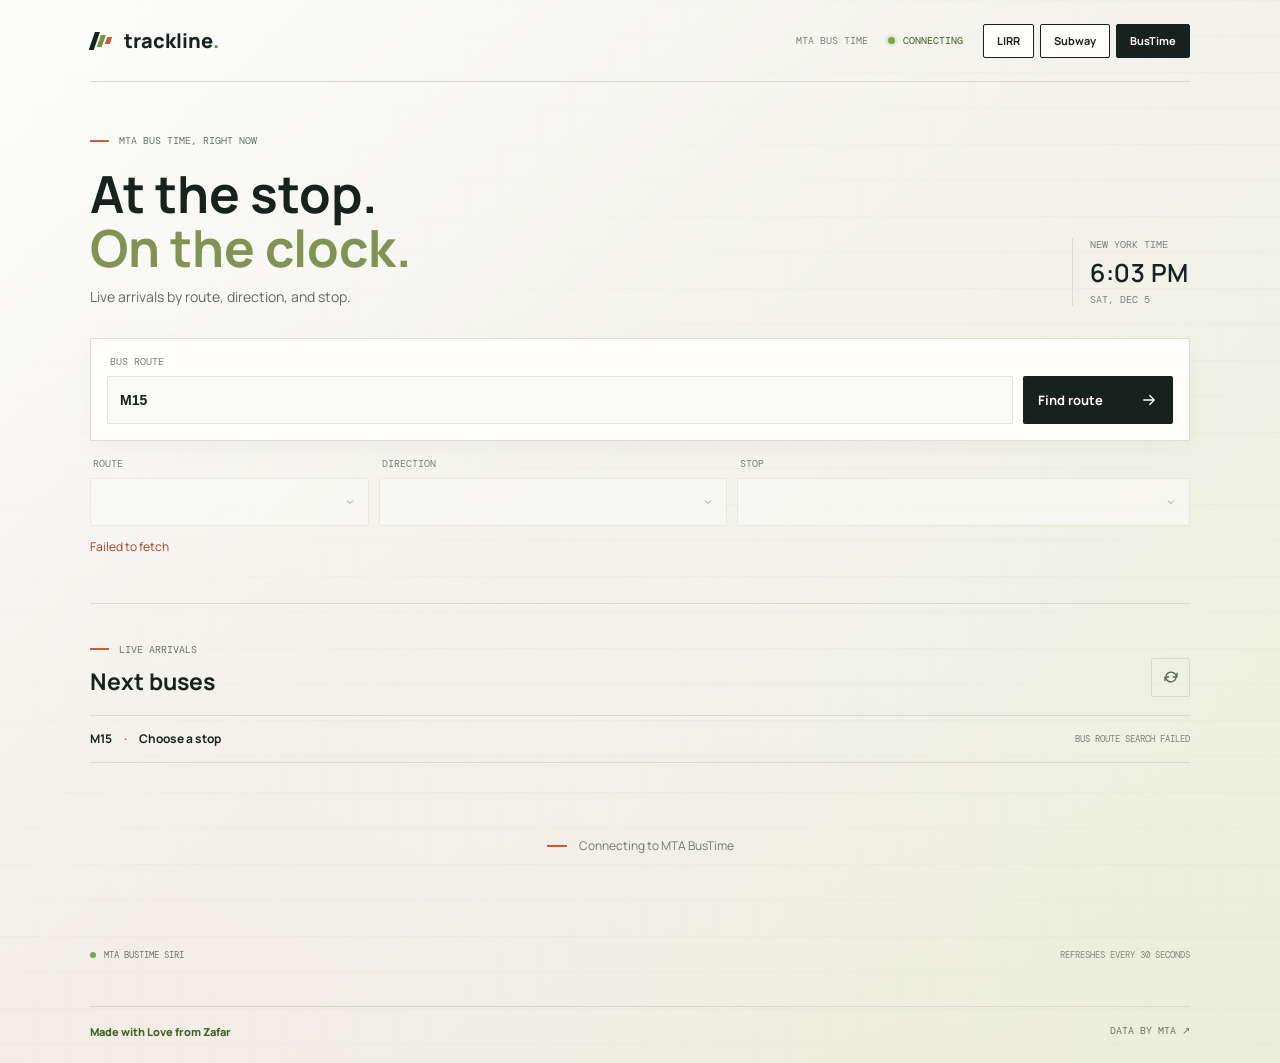
==== bustime.html @ a85f13e8 "first commit" ====
<!doctype html>
<html lang="en">
  <head>
    <meta charset="utf-8">
    <meta name="viewport" content="width=device-width, initial-scale=1">
    <meta name="theme-color" content="#f3f2ec">
    <meta name="description" content="Live MTA bus arrivals by route, direction, and stop.">
    <title>Trackline | BusTime arrivals</title>
    <link rel="preconnect" href="https://fonts.googleapis.com">
    <link rel="preconnect" href="https://fonts.gstatic.com" crossorigin>
    <link href="https://fonts.googleapis.com/css2?family=DM+Mono:wght@400;500&family=Manrope:wght@400;500;600;700;800&display=swap" rel="stylesheet">
    <link rel="stylesheet" href="style.css">
    <script type="module" src="bustime.js"></script>
  </head>
  <body>
    <div class="app-shell">
      <header class="topbar">
        <a class="wordmark" href="./" aria-label="Trackline home">
          <span class="brand-mark" aria-hidden="true"><span></span><span></span><span></span></span>
          <span>trackline<span class="wordmark-period">.</span></span>
        </a>
        <div class="topbar-right">
          <span class="network-label">MTA BUS TIME</span>
          <span class="live-indicator"><span class="live-dot"></span><span id="connection-label">CONNECTING</span></span>
          <nav class="network-nav" aria-label="Transit mode">
            <a class="network-switch" href="index.html">LIRR</a>
            <a class="network-switch" href="subway.html">Subway</a>
            <a class="network-switch" href="bustime.html" aria-current="page">BusTime</a>
          </nav>
        </div>
      </header>

      <main>
        <section class="route-section" aria-labelledby="page-title">
          <div class="section-kicker"><span class="kicker-rule"></span> MTA BUS TIME, RIGHT NOW</div>
          <div class="intro-row">
            <div>
              <h1 id="page-title">At the stop.<br><span>On the clock.</span></h1>
              <p class="intro-copy">Live arrivals by route, direction, and stop.</p>
            </div>
            <div class="service-clock" aria-label="Current local time">
              <span class="clock-label">NEW YORK TIME</span>
              <time id="current-time">--:--</time>
              <span id="current-date" class="date-label">---</span>
            </div>
          </div>

          <form id="bus-search-form" class="bus-search-form">
            <label class="bus-search-field">
              <span class="field-label">BUS ROUTE</span>
              <input id="route-query" type="search" value="M15" placeholder="M15, B63, Q60" autocomplete="off" aria-label="Search bus route">
            </label>
            <button id="search-routes" class="find-button" type="submit">
              <span>Find route</span>
              <svg viewBox="0 0 24 24" aria-hidden="true"><path d="M5 12h14m-6-6 6 6-6 6"/></svg>
            </button>
          </form>

          <div class="bus-controls">
            <label class="station-field">
              <span class="field-label">ROUTE</span>
              <select id="bus-route" aria-label="Bus route" disabled></select>
            </label>
            <label class="station-field">
              <span class="field-label">DIRECTION</span>
              <select id="bus-direction" aria-label="Bus direction" disabled></select>
            </label>
            <label class="station-field">
              <span class="field-label">STOP</span>
              <select id="bus-stop" aria-label="Bus stop" disabled></select>
            </label>
          </div>
          <div id="bus-error" class="route-error" role="alert" hidden></div>
        </section>

        <section class="departures-section" aria-labelledby="arrivals-title">
          <div class="departures-heading">
            <div>
              <div class="section-kicker"><span class="kicker-rule"></span> LIVE ARRIVALS</div>
              <h2 id="arrivals-title">Next buses</h2>
            </div>
            <button id="refresh-button" class="icon-button" type="button" aria-label="Refresh bus arrivals" title="Refresh bus arrivals">
              <svg viewBox="0 0 24 24" aria-hidden="true"><path d="M20 7v5h-5M4 17v-5h5m-3.5-2a7 7 0 0 1 12-2L20 12M4 12l2.5 4a7 7 0 0 0 12-2"/></svg>
            </button>
          </div>

          <div class="board-meta">
            <div class="board-route"><span id="board-route-label">M15</span><span class="route-arrow" aria-hidden="true">·</span><span id="board-stop-label">Choose a stop</span></div>
            <span id="updated-label" class="updated-label">WAITING FOR LIVE DATA</span>
          </div>

          <div id="bus-arrivals" class="departures-list" aria-live="polite" aria-busy="true">
            <div class="loading-state"><span class="loading-bar"></span><span>Connecting to MTA BusTime</span></div>
          </div>

          <div class="board-footer">
            <span class="source-label"><span class="source-dot"></span> MTA BUSTIME SIRI</span>
            <span>REFRESHES EVERY 30 SECONDS</span>
          </div>
        </section>
      </main>

      <footer class="site-footer">
        <span>Made with Love from Zafar</span>
        <a href="https://bustime.mta.info/" target="_blank" rel="noreferrer">DATA BY MTA <span aria-hidden="true">↗</span></a>
      </footer>
    </div>

    <template id="bus-arrival-template">
      <article class="departure-row bus-arrival-row">
        <div class="departure-time-block">
          <span class="event-label">ARRIVES</span>
          <time class="departure-time"></time>
          <span class="departure-relative"></span>
        </div>
        <div class="departure-details">
          <div class="subway-train-title"><span class="bus-route-badge"></span><span class="train-name"></span></div>
          <div class="train-summary">
            <span class="train-direction"></span>
            <span class="train-id"></span>
            <span class="bus-distance"></span>
          </div>
        </div>
        <div class="status-block"></div>
      </article>
    </template>
  </body>
</html>
---- style.css ----
:root {
  color-scheme: light;
  --paper: #f3f2ec;
  --ink: #17211e;
  --muted: #7b817a;
  --line: #d9d9d0;
  --green: #b9df62;
  --green-deep: #416126;
  --orange: #cf5a38;
  --white: #fffefa;
  --mono: "DM Mono", monospace;
  --sans: "Manrope", sans-serif;
}

* { box-sizing: border-box; }

body {
  margin: 0;
  min-width: 320px;
  background-color: var(--paper);
  background-image:
    linear-gradient(138deg, rgba(255, 255, 255, .78) 0%, transparent 48%),
    linear-gradient(312deg, rgba(185, 223, 98, .14) 0%, transparent 46%),
    linear-gradient(25deg, rgba(207, 90, 56, .035) 0%, transparent 52%),
    repeating-linear-gradient(0deg, transparent 0 35px, rgba(23, 33, 30, .018) 35px 36px),
    repeating-linear-gradient(90deg, transparent 0 35px, rgba(23, 33, 30, .012) 35px 36px);
  background-size: 100% 100%, 100% 100%, 100% 100%, 36px 36px, 36px 36px;
  color: var(--ink);
  font-family: var(--sans);
  -webkit-font-smoothing: antialiased;
  -webkit-text-size-adjust: 100%;
}

button, select { font: inherit; }
button { color: inherit; }

.app-shell {
  width: min(1100px, calc(100% - 64px));
  margin: 0 auto;
}

.topbar {
  height: 82px;
  display: flex;
  align-items: center;
  justify-content: space-between;
  border-bottom: 1px solid var(--line);
}

.wordmark {
  display: inline-flex;
  align-items: center;
  gap: 11px;
  color: var(--ink);
  font-size: 20px;
  font-weight: 800;
  letter-spacing: 0;
  text-decoration: none;
}

.wordmark-period { color: #679240; }

.brand-mark {
  width: 23px;
  height: 23px;
  display: flex;
  align-items: center;
  justify-content: center;
  gap: 2px;
  transform: skew(-19deg);
}

.brand-mark span { width: 5px; height: 18px; background: var(--ink); }
.brand-mark span:nth-child(2) { height: 12px; background: #789744; }
.brand-mark span:nth-child(3) { height: 7px; background: var(--orange); }

.topbar-right { display: flex; align-items: center; gap: 20px; }
.network-nav { display: flex; align-items: center; gap: 6px; }
.network-switch {
  min-height: 34px;
  display: inline-flex;
  align-items: center;
  justify-content: center;
  padding: 0 13px;
  border: 1px solid var(--ink);
  border-radius: 2px;
  background: var(--white);
  color: var(--ink);
  font-size: 11px;
  font-weight: 700;
  text-decoration: none;
  transition: background-color 150ms ease;
}
.network-switch:hover { background: #34433b; }
.network-switch[aria-current="page"] { background: var(--ink); color: var(--white); }
.network-switch:not([aria-current="page"]):hover { background: #e8eadf; }
.network-label, .live-indicator, .section-kicker, .field-label, .clock-label,
.date-label, .updated-label, .board-footer, .arrival-label, .site-footer a {
  font-family: var(--mono);
  font-size: 10px;
  letter-spacing: 0;
}

.network-label { color: var(--muted); }
.live-indicator { display: inline-flex; align-items: center; gap: 8px; color: var(--green-deep); }
.live-dot, .source-dot { width: 7px; height: 7px; border-radius: 50%; background: #75a847; }
.live-dot { box-shadow: 0 0 0 3px #75a84720; }

.route-section { padding: 52px 0 48px; border-bottom: 1px solid var(--line); }
.section-kicker { display: flex; align-items: center; gap: 10px; color: #697467; }
.kicker-rule { display: inline-block; width: 19px; height: 2px; background: var(--orange); }

.intro-row {
  display: flex;
  align-items: flex-end;
  justify-content: space-between;
  margin: 20px 0 32px;
}

h1 {
  margin: 0;
  font-size: clamp(36px, 4vw, 52px);
  line-height: 1.05;
  font-weight: 700;
  letter-spacing: 0;
}

h1 span { color: #819253; }
.intro-copy { margin: 12px 0 0; color: #606962; font-size: 14px; }
.service-clock { min-width: 118px; padding-left: 17px; border-left: 1px solid var(--line); }
.clock-label, .date-label { display: block; color: var(--muted); }
.service-clock time { display: block; margin: 4px 0 3px; font-size: 25px; font-weight: 600; font-variant-numeric: tabular-nums; }

.route-form {
  display: grid;
  grid-template-columns: minmax(0, 1fr) 42px minmax(0, 1fr) 164px;
  align-items: end;
  gap: 10px;
  padding: 16px;
  background: var(--white);
  border: 1px solid #dfdfd5;
  box-shadow: 0 7px 22px #28332309;
}

.station-field { min-width: 0; display: block; }
.field-label { display: flex; align-items: center; gap: 8px; margin: 0 0 8px 3px; color: var(--muted); }
.station-marker { display: inline-block; width: 8px; height: 8px; border: 2px solid #79a452; border-radius: 50%; }
.destination-marker { border-color: var(--orange); border-radius: 1px; transform: rotate(45deg); }

.station-field select {
  width: 100%;
  height: 48px;
  padding: 0 34px 0 12px;
  overflow: hidden;
  border: 1px solid #e4e4dc;
  border-radius: 2px;
  appearance: none;
  background-color: #fafaf6;
  background-image: url("data:image/svg+xml,%3Csvg xmlns='http://www.w3.org/2000/svg' width='12' height='12' viewBox='0 0 24 24' fill='none' stroke='%237b817a' stroke-width='2'%3E%3Cpath d='m6 9 6 6 6-6'/%3E%3C/svg%3E");
  background-repeat: no-repeat;
  background-position: right 12px center;
  color: var(--ink);
  font-size: 14px;
  font-weight: 600;
  text-overflow: ellipsis;
  cursor: pointer;
}

.station-field select:focus-visible, button:focus-visible { outline: 2px solid #578540; outline-offset: 3px; }
.swap-button, .icon-button {
  display: grid;
  place-items: center;
  padding: 0;
  border: 1px solid var(--line);
  border-radius: 2px;
  background: transparent;
  cursor: pointer;
}

.swap-button { width: 42px; height: 48px; color: #687267; }
.swap-button svg { width: 18px; height: 18px; }
.swap-button path, .icon-button path, .find-button path { fill: none; stroke: currentColor; stroke-width: 1.7; stroke-linecap: round; stroke-linejoin: round; }
.swap-button:hover, .icon-button:hover { background: #f2f4ec; }

.find-button {
  height: 48px;
  display: flex;
  align-items: center;
  justify-content: space-between;
  padding: 0 15px;
  border: 0;
  border-radius: 2px;
  background: var(--ink);
  color: #fffefa;
  font-size: 13px;
  font-weight: 700;
  cursor: pointer;
  transition: background-color 150ms ease;
}

.find-button:hover { background: #34433b; }
.find-button:disabled { opacity: .62; cursor: wait; }
.find-button svg { width: 18px; height: 18px; }
.route-error { margin-top: 12px; color: #a13f28; font-size: 12px; }

.departures-section { padding: 39px 0 0; }
.departures-heading { display: flex; align-items: flex-end; justify-content: space-between; }
.departures-heading h2 { margin: 9px 0 0; font-size: 23px; font-weight: 700; letter-spacing: 0; }
.icon-button { width: 39px; height: 39px; }
.icon-button svg { width: 18px; height: 18px; }
.icon-button path { stroke: #566057; }
.icon-button.is-spinning svg { animation: spin 850ms linear infinite; }

.board-meta {
  display: flex;
  justify-content: space-between;
  align-items: center;
  min-height: 48px;
  margin-top: 18px;
  border-top: 1px solid var(--line);
  border-bottom: 1px solid var(--line);
}

.board-route { display: flex; align-items: center; gap: 12px; font-size: 12px; font-weight: 700; }
.route-arrow { color: var(--orange); }
.updated-label { color: var(--muted); font-size: 9px; }
.departures-list { min-height: 166px; }

.departure-row {
  display: grid;
  grid-template-columns: 116px minmax(0, 1fr) 112px 130px;
  align-items: center;
  min-height: 82px;
  border-bottom: 1px solid var(--line);
  animation: row-in 250ms ease both;
}

.departure-time-block { display: flex; align-items: baseline; gap: 9px; font-variant-numeric: tabular-nums; }
.departure-time { font-size: 22px; font-weight: 700; white-space: nowrap; }
.departure-relative { color: #777e76; font-family: var(--mono); font-size: 10px; }
.train-name { font-size: 13px; font-weight: 700; }
.train-summary { margin-top: 5px; color: #72796f; font-size: 11px; }
.arrival-block { display: flex; flex-direction: column; gap: 4px; }
.arrival-label { color: #8b8f86; font-size: 9px; }
.arrival-time { font-size: 14px; font-weight: 600; font-variant-numeric: tabular-nums; }
.status-block { justify-self: end; }
.status-pill { display: inline-flex; align-items: center; gap: 6px; min-height: 27px; padding: 0 9px; background: #e7efda; color: var(--green-deep); font-family: var(--mono); font-size: 9px; }
.status-pill::before { width: 5px; height: 5px; border-radius: 50%; background: currentColor; content: ""; }
.status-pill.scheduled { background: #eeeee8; color: #626b60; }
.status-pill.delayed { background: #f5e5df; color: #a24730; }
.status-pill.unknown { background: #eeeee8; color: #666d64; }

.subway-controls {
  display: grid;
  grid-template-columns: minmax(0, 1fr) minmax(220px, 300px);
  align-items: end;
  gap: 18px;
}
.line-token, .train-line-badge {
  width: auto;
  min-width: 27px;
  height: 27px;
  display: inline-grid;
  place-items: center;
  flex: 0 0 auto;
  padding: 0 5px;
  border-radius: 50%;
  background: var(--line-color, #555);
  color: white;
  font-size: 13px;
  font-weight: 800;
}
.subway-line-select {
  height: 64px;
  display: grid;
  grid-template-columns: 40px minmax(0, 1fr);
  align-items: center;
  border: 1px solid #e4e4dc;
  border-radius: 2px;
  background: #fafaf6;
}
.subway-line-select .line-token { justify-self: center; }
.subway-line-select select { height: 100%; padding-left: 4px; border: 0; background-color: transparent; }
.subway-station-field select { height: 64px; }
.subway-arrival-row { grid-template-columns: 116px minmax(0, 1fr) auto; }
.subway-arrival-row .departure-time-block { display: flex; flex-direction: column; align-items: flex-start; gap: 3px; }
.event-label { color: #8b8f86; font-family: var(--mono); font-size: 9px; }
.subway-train-title { display: flex; align-items: center; gap: 10px; }
.subway-train-title .train-name { font-size: 14px; }
.subway-arrival-row .train-summary { display: flex; flex-wrap: wrap; align-items: center; gap: 3px 10px; }
.train-direction { color: #4f5a50; font-size: 12px; font-weight: 600; }
.train-id { color: #858b81; font-family: var(--mono); font-size: 9px; }
.platform-departure { flex-basis: 100%; color: var(--green-deep); font-size: 10px; }
.subway-arrival-row .status-block { padding-left: 12px; }

.bus-search-form {
  display: grid;
  grid-template-columns: minmax(0, 1fr) 150px;
  align-items: end;
  gap: 10px;
  padding: 16px;
  border: 1px solid #dfdfd5;
  background: var(--white);
  box-shadow: 0 7px 22px #28332309;
}
.bus-search-field { display: block; min-width: 0; }
.bus-search-field input {
  width: 100%;
  height: 48px;
  padding: 0 12px;
  border: 1px solid #e4e4dc;
  border-radius: 2px;
  background: #fafaf6;
  color: var(--ink);
  font-size: 14px;
  font-weight: 600;
}
.bus-search-field input:focus-visible { outline: 2px solid #578540; outline-offset: 3px; }
.bus-search-form .find-button { width: 100%; }
.bus-controls {
  display: grid;
  grid-template-columns: minmax(130px, .8fr) minmax(190px, 1fr) minmax(250px, 1.3fr);
  gap: 10px;
  margin-top: 16px;
}
.bus-controls .station-field select { height: 48px; }
.bus-arrival-row { grid-template-columns: 116px minmax(0, 1fr) auto; }
.bus-arrival-row .departure-time-block { display: flex; flex-direction: column; align-items: flex-start; gap: 3px; }
.bus-route-badge {
  min-width: 34px;
  height: 27px;
  display: inline-flex;
  align-items: center;
  justify-content: center;
  padding: 0 7px;
  border-radius: 14px;
  background: #006cb7;
  color: white;
  font-family: var(--mono);
  font-size: 10px;
  font-weight: 500;
}
.bus-arrival-row .train-summary { display: flex; flex-wrap: wrap; align-items: center; gap: 3px 10px; }
.bus-arrival-row .status-block { padding-left: 12px; }
.bus-distance { flex-basis: 100%; color: #7b817a; font-size: 10px; }

.loading-state, .empty-state, .error-state {
  min-height: 166px;
  display: flex;
  align-items: center;
  justify-content: center;
  gap: 12px;
  color: #72796f;
  font-size: 12px;
  text-align: center;
}

.loading-bar { width: 20px; height: 2px; background: var(--orange); animation: loading 1s ease-in-out infinite alternate; }
.empty-state { display: block; padding: 48px 12px; }
.empty-state strong, .error-state strong { display: block; margin-bottom: 7px; color: var(--ink); font-size: 14px; }
.empty-state span, .error-state span { display: block; }
.error-state { display: block; padding: 45px 10px; }
.error-state a { display: inline-block; margin-top: 10px; color: var(--green-deep); font-weight: 700; }

.board-footer { min-height: 53px; display: flex; align-items: center; justify-content: space-between; color: #848a80; font-size: 9px; }
.source-label { display: inline-flex; align-items: center; gap: 8px; color: #6c756a; }
.source-dot { width: 6px; height: 6px; }
.site-footer { display: flex; justify-content: space-between; margin-top: 24px; padding: 17px 0 24px; border-top: 1px solid var(--line); color: #858b81; font-size: 10px; }
.site-footer > span { color: var(--green-deep); font-size: 11px; font-weight: 800; }
.site-footer a { color: #687467; text-decoration: none; }
.site-footer a:hover { color: var(--ink); }

@keyframes spin { to { transform: rotate(360deg); } }
@keyframes loading { to { transform: scaleX(1.7); opacity: .45; } }
@keyframes row-in { from { opacity: 0; transform: translateY(5px); } to { opacity: 1; transform: translateY(0); } }

@media (max-width: 700px) {
  .app-shell { width: min(100% - 36px, 540px); }
  .topbar { height: 67px; }
  .topbar-right { gap: 0; }
  .network-label { display: none; }
  .live-indicator { display: none; }
  .network-nav { gap: 4px; }
  .network-switch { min-height: 44px; padding: 0 7px; font-size: 10px; }
  .icon-button { width: 44px; height: 44px; }
  .route-section { padding: 38px 0 34px; }
  .intro-row { flex-direction: column; align-items: stretch; gap: 16px; margin: 19px 0 25px; }
  h1 { font-size: 38px; }
  .intro-copy { max-width: 250px; font-size: 12px; line-height: 1.6; }
  .service-clock {
    width: 100%;
    min-width: 0;
    display: grid;
    grid-template-columns: max-content max-content 1fr;
    align-items: baseline;
    gap: 10px;
    padding: 9px 0 0;
    border-top: 1px solid var(--line);
    border-left: 0;
  }
  .clock-label, .date-label { font-size: 8px; }
  .service-clock time { margin: 0; font-size: 18px; }
  .date-label { justify-self: end; }
  .route-form { grid-template-columns: minmax(0, 1fr) 38px minmax(0, 1fr); gap: 8px; padding: 12px; }
  .swap-button { width: 38px; }
  .station-field select { height: 45px; padding-left: 10px; font-size: 16px; }
  .find-button { grid-column: 1 / -1; height: 45px; font-size: 15px; }
  .subway-controls { grid-template-columns: 1fr; gap: 13px; }
  .bus-controls { grid-template-columns: 1fr; gap: 10px; margin-top: 12px; }
  .bus-controls .station-field select { height: 45px; font-size: 16px; }
  .bus-search-form { grid-template-columns: minmax(0, 1fr) 125px; gap: 8px; padding: 12px; }
  .bus-search-field input { height: 45px; font-size: 16px; }
  .bus-search-form .find-button { height: 45px; }
  .subway-line-select { height: 45px; }
  .subway-line-select select { height: 43px; font-size: 16px; }
  .subway-station-field select { height: 45px; font-size: 16px; }
  .departures-section { padding-top: 32px; }
  .departure-row { grid-template-columns: 93px minmax(0, 1fr) 69px; min-height: 78px; }
  .departure-time { font-size: 19px; }
  .departure-time-block { display: block; }
  .departure-relative { display: block; margin-top: 4px; }
  .arrival-time { font-size: 13px; }
  .status-block { grid-column: 2 / -1; justify-self: start; margin: -13px 0 10px; }
  .subway-arrival-row { grid-template-columns: 90px minmax(0, 1fr); }
  .bus-arrival-row { grid-template-columns: 90px minmax(0, 1fr); }
  .subway-arrival-row .departure-details { min-width: 0; }
  .bus-arrival-row .departure-details { min-width: 0; }
  .subway-arrival-row .train-summary { display: block; }
  .bus-arrival-row .train-summary { display: block; }
  .subway-arrival-row .train-direction, .subway-arrival-row .train-id { display: block; overflow-wrap: anywhere; }
  .bus-arrival-row .train-direction, .bus-arrival-row .train-id { display: block; overflow-wrap: anywhere; }
  .subway-arrival-row .train-id { margin-top: 3px; }
  .bus-arrival-row .train-id { margin-top: 3px; }
  .subway-arrival-row .status-block { grid-column: 2 / -1; margin: 5px 0 10px; padding-left: 0; }
  .bus-arrival-row .status-block { grid-column: 2 / -1; margin: 5px 0 10px; padding-left: 0; }
  .status-pill { min-height: 22px; font-size: 9px; }
  .board-meta { align-items: flex-start; flex-direction: column; justify-content: center; gap: 6px; padding: 8px 0; }
  .updated-label { font-size: 9px; }
}

@media (max-width: 390px) {
  .app-shell { width: calc(100% - 28px); }
  .wordmark { gap: 8px; font-size: 18px; }
  .network-label { max-width: 95px; text-align: right; }
  .network-switch { padding: 0 6px; font-size: 10px; }
  h1 { font-size: 34px; }
  .service-clock { min-width: 82px; }
  .departure-row { grid-template-columns: 90px minmax(0, 1fr) 63px; }
  .subway-arrival-row { grid-template-columns: 90px minmax(0, 1fr); }
  .train-name { font-size: 12px; }
}

@media (max-width: 390px) {
  .bus-search-form { grid-template-columns: 1fr; }
  .bus-search-form .find-button { grid-column: 1; }
}

@media (max-width: 430px) {
  .route-form {
    grid-template-columns: minmax(0, 1fr) 44px;
    grid-template-areas: "from swap" "to swap" "find find";
  }
  .route-form .from-field { grid-area: from; }
  .route-form .to-field { grid-area: to; }
  .route-form .swap-button { grid-area: swap; width: 44px; height: 44px; align-self: center; }
  .route-form .find-button { grid-area: find; }
}

@media (prefers-reduced-motion: reduce) {
  *, *::before, *::after { scroll-behavior: auto !important; animation-duration: .01ms !important; animation-iteration-count: 1 !important; transition-duration: .01ms !important; }
}
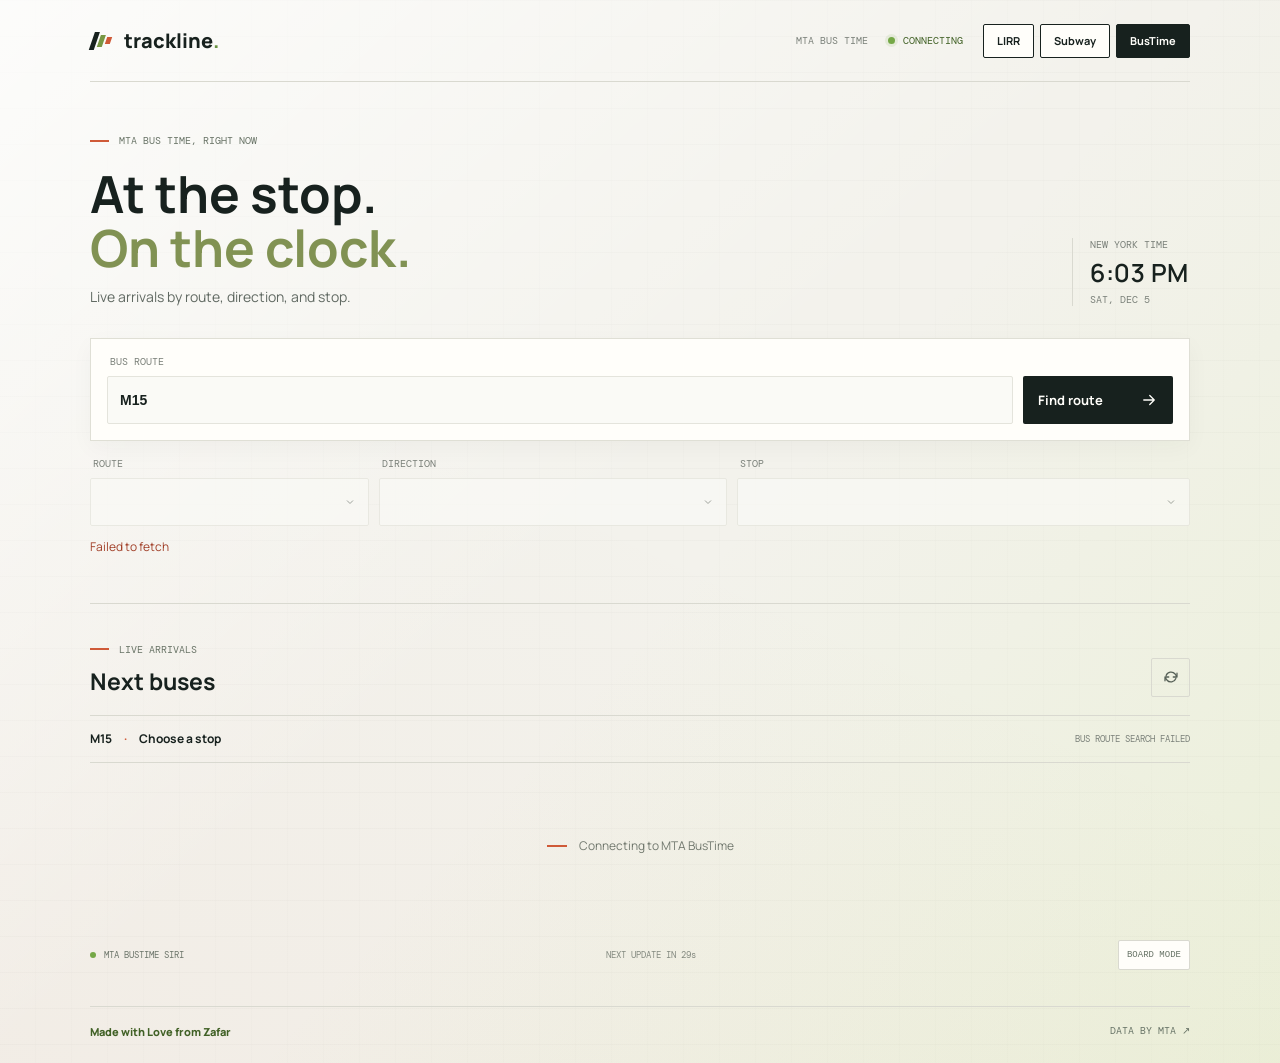
==== commit 3cd784b4: "improved UI" ====
--- a/bustime.html
+++ b/bustime.html
@@ -48,7 +48,7 @@
           <form id="bus-search-form" class="bus-search-form">
             <label class="bus-search-field">
               <span class="field-label">BUS ROUTE</span>
-              <input id="route-query" type="search" value="M15" placeholder="M15, B63, Q60" autocomplete="off" aria-label="Search bus route">
+              <input id="route-query" type="search" value="M15" placeholder="Q1, M15, B63" autocomplete="off" aria-label="Search bus route">
             </label>
             <button id="search-routes" class="find-button" type="submit">
               <span>Find route</span>
@@ -95,7 +95,8 @@
 
           <div class="board-footer">
             <span class="source-label"><span class="source-dot"></span> MTA BUSTIME SIRI</span>
-            <span>REFRESHES EVERY 30 SECONDS</span>
+            <span id="refresh-countdown">NEXT UPDATE IN 30s</span>
+            <button id="board-mode-toggle" class="mode-toggle" type="button" aria-pressed="false">BOARD MODE</button>
           </div>
         </section>
       </main>
@@ -124,5 +125,6 @@
         <div class="status-block"></div>
       </article>
     </template>
+    <script type="module" src="commuter-ui.js"></script>
   </body>
 </html>
--- a/style.css
+++ b/style.css
@@ -203,6 +203,23 @@
 .find-button svg { width: 18px; height: 18px; }
 .route-error { margin-top: 12px; color: #a13f28; font-size: 12px; }
 
+.route-shortcuts { display: flex; flex-wrap: wrap; align-items: flex-start; gap: 10px 16px; margin-top: 12px; }
+.favorite-route, .saved-trip, .mode-toggle, .retry-button {
+  border: 1px solid var(--line);
+  border-radius: 2px;
+  background: var(--white);
+  color: var(--green-deep);
+  font: 500 10px var(--mono);
+  cursor: pointer;
+}
+.favorite-route { min-height: 32px; padding: 0 10px; }
+.favorite-route[aria-pressed="true"] { border-color: #d4bd63; background: #fff8d9; color: #765e11; }
+.saved-trips { display: flex; flex: 1; flex-wrap: wrap; gap: 8px 14px; }
+.saved-trip-group { display: flex; flex-wrap: wrap; align-items: center; gap: 6px; }
+.saved-trip-label { color: var(--muted); font: 9px var(--mono); }
+.saved-trip { min-height: 30px; padding: 0 8px; color: var(--ink); }
+.saved-trip:hover, .favorite-route:hover, .mode-toggle:hover, .retry-button:hover { background: #f2f4ec; }
+
 .departures-section { padding: 39px 0 0; }
 .departures-heading { display: flex; align-items: flex-end; justify-content: space-between; }
 .departures-heading h2 { margin: 9px 0 0; font-size: 23px; font-weight: 700; letter-spacing: 0; }
@@ -235,11 +252,34 @@
   animation: row-in 250ms ease both;
 }
 
+.itinerary-card {
+  margin: 12px 0;
+  padding: 16px 18px;
+  border: 1px solid var(--line);
+  background: var(--white);
+  animation: row-in 250ms ease both;
+}
+.transfer-options-heading { margin: 17px 0 7px; color: var(--muted); font: 10px var(--mono); text-transform: uppercase; }
+.direct-options-heading { padding-bottom: 2px; }
+.itinerary-heading { display: flex; flex-wrap: wrap; align-items: baseline; justify-content: space-between; gap: 6px 12px; }
+.itinerary-heading strong { font-size: 13px; }
+.itinerary-heading span { color: var(--green-deep); font: 10px var(--mono); }
+.itinerary-timeline { position: relative; display: grid; gap: 0; margin-top: 12px; }
+.itinerary-stop { position: relative; display: grid; grid-template-columns: 78px minmax(0, 1fr); gap: 3px 10px; min-height: 42px; padding-left: 15px; border-left: 1px solid #9eae8b; }
+.itinerary-stop::before { position: absolute; top: 6px; left: -4px; width: 7px; height: 7px; border-radius: 50%; background: #71964a; content: ""; }
+.itinerary-stop time { grid-row: span 2; color: var(--ink); font: 600 14px var(--mono); }
+.itinerary-stop strong { font-size: 12px; }
+.itinerary-stop span { color: var(--muted); font-size: 10px; }
+.itinerary-endpoint::before { background: var(--orange); }
+.transfer-wait { display: flex; align-items: center; min-height: 30px; margin-left: 15px; padding-left: 10px; border-left: 1px dashed #c3a95f; color: #80651c; font: 9px var(--mono); }
+
 .departure-time-block { display: flex; align-items: baseline; gap: 9px; font-variant-numeric: tabular-nums; }
 .departure-time { font-size: 22px; font-weight: 700; white-space: nowrap; }
 .departure-relative { color: #777e76; font-family: var(--mono); font-size: 10px; }
 .train-name { font-size: 13px; font-weight: 700; }
 .train-summary { margin-top: 5px; color: #72796f; font-size: 11px; }
+.track-info { margin-top: 5px; color: var(--green-deep); font-family: var(--mono); font-size: 10px; font-weight: 500; }
+.track-info[hidden] { display: none; }
 .arrival-block { display: flex; flex-direction: column; gap: 4px; }
 .arrival-label { color: #8b8f86; font-size: 9px; }
 .arrival-time { font-size: 14px; font-weight: 600; font-variant-numeric: tabular-nums; }
@@ -361,14 +401,43 @@
 .empty-state span, .error-state span { display: block; }
 .error-state { display: block; padding: 45px 10px; }
 .error-state a { display: inline-block; margin-top: 10px; color: var(--green-deep); font-weight: 700; }
-
-.board-footer { min-height: 53px; display: flex; align-items: center; justify-content: space-between; color: #848a80; font-size: 9px; }
+.retry-button { display: block; min-height: 34px; margin: 14px auto 0; padding: 0 12px; font-size: 11px; }
+
+.board-footer { min-height: 53px; display: flex; align-items: center; justify-content: space-between; gap: 10px; color: #848a80; font-size: 9px; }
 .source-label { display: inline-flex; align-items: center; gap: 8px; color: #6c756a; }
 .source-dot { width: 6px; height: 6px; }
+.mode-toggle { min-height: 30px; padding: 0 8px; color: #687467; font-size: 9px; }
 .site-footer { display: flex; justify-content: space-between; margin-top: 24px; padding: 17px 0 24px; border-top: 1px solid var(--line); color: #858b81; font-size: 10px; }
 .site-footer > span { color: var(--green-deep); font-size: 11px; font-weight: 800; }
 .site-footer a { color: #687467; text-decoration: none; }
 .site-footer a:hover { color: var(--ink); }
+
+body.board-mode {
+  --paper: #090909;
+  --ink: #ffe29a;
+  --muted: #d2b66f;
+  --line: #62502a;
+  --green-deep: #ffe29a;
+  --white: #111;
+  background: #090909;
+  color: #ffe29a;
+}
+body.board-mode .app-shell { filter: contrast(1.16); }
+body.board-mode h1 span, body.board-mode .train-name, body.board-mode .departure-time,
+body.board-mode .arrival-time, body.board-mode .board-route { color: #ffe29a; }
+body.board-mode .route-form, body.board-mode .bus-search-form,
+body.board-mode .station-field select, body.board-mode .bus-search-field input,
+body.board-mode .subway-line-select, body.board-mode .departure-row,
+body.board-mode .itinerary-card,
+body.board-mode .favorite-route, body.board-mode .saved-trip,
+body.board-mode .mode-toggle, body.board-mode .retry-button {
+  background-color: #111;
+  color: #ffe29a;
+  border-color: #62502a;
+}
+body.board-mode .transfer-options-heading { color: #ffe29a; }
+body.board-mode .find-button, body.board-mode .network-switch[aria-current="page"] { background: #ffe29a; color: #090909; }
+body.board-mode .status-pill { background: #25200f; color: #ffe29a; }
 
 @keyframes spin { to { transform: rotate(360deg); } }
 @keyframes loading { to { transform: scaleX(1.7); opacity: .45; } }
@@ -405,6 +474,10 @@
   .swap-button { width: 38px; }
   .station-field select { height: 45px; padding-left: 10px; font-size: 16px; }
   .find-button { grid-column: 1 / -1; height: 45px; font-size: 15px; }
+  .route-shortcuts { gap: 8px; }
+  .saved-trips { flex-basis: 100%; }
+  .saved-trip-group { width: 100%; }
+  .saved-trip { font-size: 9px; }
   .subway-controls { grid-template-columns: 1fr; gap: 13px; }
   .bus-controls { grid-template-columns: 1fr; gap: 10px; margin-top: 12px; }
   .bus-controls .station-field select { height: 45px; font-size: 16px; }
@@ -416,6 +489,8 @@
   .subway-station-field select { height: 45px; font-size: 16px; }
   .departures-section { padding-top: 32px; }
   .departure-row { grid-template-columns: 93px minmax(0, 1fr) 69px; min-height: 78px; }
+  .itinerary-card { padding: 13px 11px; }
+  .itinerary-stop { grid-template-columns: 68px minmax(0, 1fr); gap: 3px 7px; }
   .departure-time { font-size: 19px; }
   .departure-time-block { display: block; }
   .departure-relative { display: block; margin-top: 4px; }
@@ -436,6 +511,8 @@
   .status-pill { min-height: 22px; font-size: 9px; }
   .board-meta { align-items: flex-start; flex-direction: column; justify-content: center; gap: 6px; padding: 8px 0; }
   .updated-label { font-size: 9px; }
+  .board-footer { flex-wrap: wrap; justify-content: space-between; padding: 8px 0; }
+  .board-footer .source-label { flex-basis: 100%; }
 }
 
 @media (max-width: 390px) {
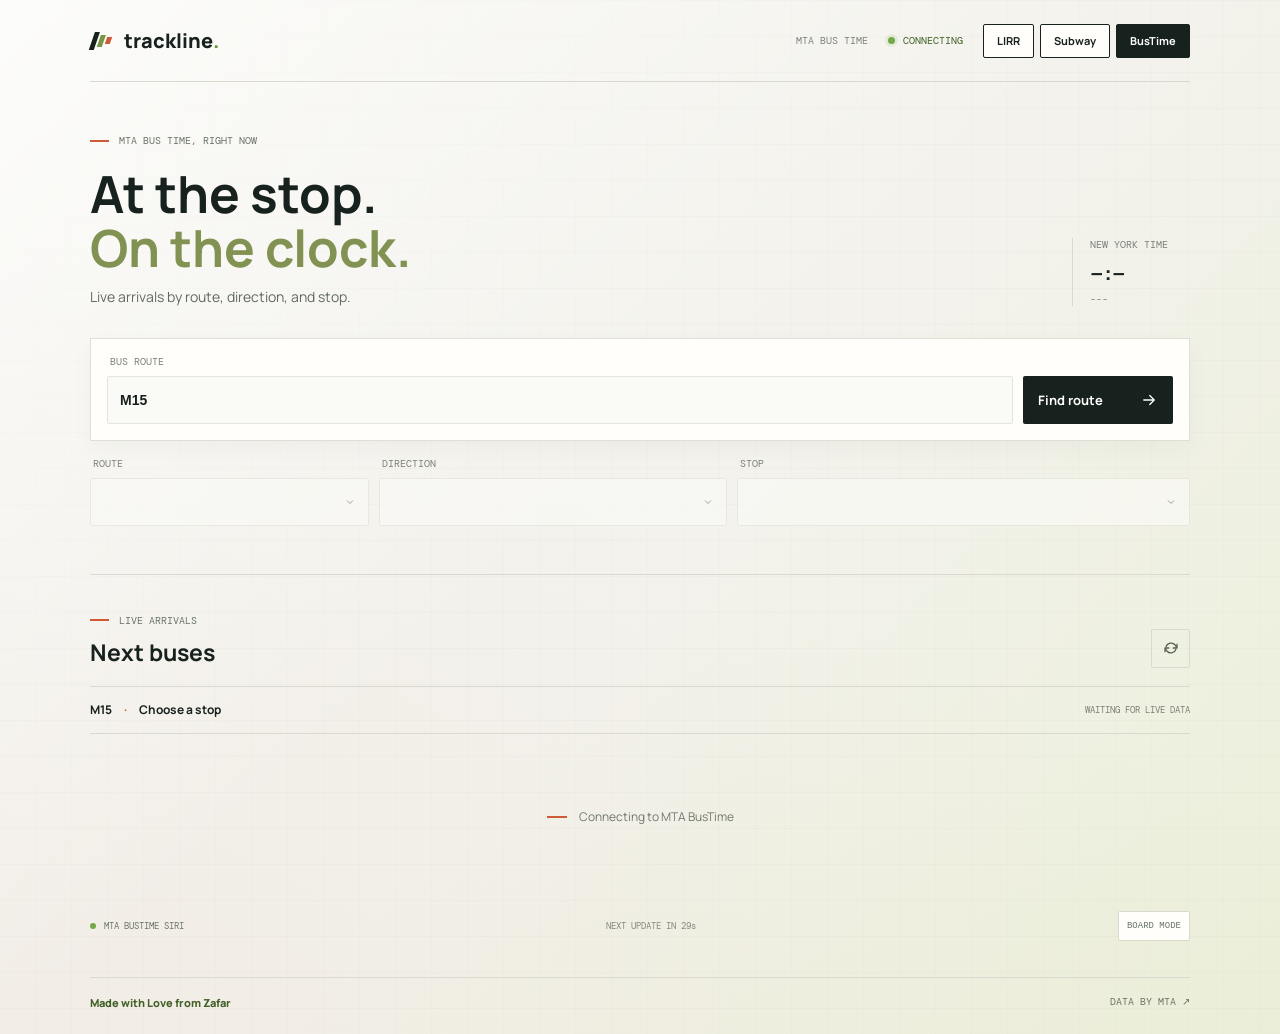
==== commit 8f0535b3: "fixed the real time data" ====
--- a/bustime.html
+++ b/bustime.html
@@ -89,6 +89,7 @@
             <span id="updated-label" class="updated-label">WAITING FOR LIVE DATA</span>
           </div>
 
+          <div id="service-alerts" class="service-alerts" role="region" aria-label="Live bus service updates" hidden></div>
           <div id="bus-arrivals" class="departures-list" aria-live="polite" aria-busy="true">
             <div class="loading-state"><span class="loading-bar"></span><span>Connecting to MTA BusTime</span></div>
           </div>
--- a/style.css
+++ b/style.css
@@ -278,7 +278,7 @@
 .departure-relative { color: #777e76; font-family: var(--mono); font-size: 10px; }
 .train-name { font-size: 13px; font-weight: 700; }
 .train-summary { margin-top: 5px; color: #72796f; font-size: 11px; }
-.track-info { margin-top: 5px; color: var(--green-deep); font-family: var(--mono); font-size: 10px; font-weight: 500; }
+.track-info { display: flex; flex-wrap: wrap; gap: 4px 12px; margin-top: 6px; color: var(--green-deep); font-family: var(--mono); font-size: 10px; font-weight: 700; }
 .track-info[hidden] { display: none; }
 .arrival-block { display: flex; flex-direction: column; gap: 4px; }
 .arrival-label { color: #8b8f86; font-size: 9px; }
@@ -296,6 +296,118 @@
   align-items: end;
   gap: 18px;
 }
+.subway-discovery {
+  position: relative;
+  display: grid;
+  grid-template-columns: minmax(0, 1fr) auto;
+  align-items: end;
+  gap: 10px;
+  margin-bottom: 16px;
+}
+.subway-search-field input {
+  width: 100%;
+  height: 48px;
+  padding: 0 12px;
+  border: 1px solid #e4e4dc;
+  border-radius: 2px;
+  background: #fafaf6;
+  color: var(--ink);
+  font-size: 14px;
+}
+.subway-search-field input:focus-visible { outline: 2px solid #578540; outline-offset: 3px; }
+.nearest-button { min-width: 194px; }
+.station-search-results {
+  position: absolute;
+  z-index: 5;
+  top: 100%;
+  left: 0;
+  width: calc(100% - 204px);
+  max-height: 270px;
+  overflow: auto;
+  border: 1px solid var(--line);
+  background: var(--white);
+  box-shadow: 0 8px 22px #17211e1c;
+}
+.station-search-result {
+  width: 100%;
+  display: flex;
+  align-items: center;
+  gap: 10px;
+  min-height: 44px;
+  padding: 7px 11px;
+  border: 0;
+  border-bottom: 1px solid var(--line);
+  background: transparent;
+  color: var(--ink);
+  text-align: left;
+  cursor: pointer;
+}
+.station-search-result:hover, .station-search-result:focus-visible,
+.station-search-result[aria-selected="true"] { background: #f2f4ec; }
+.station-search-result .line-token { width: 24px; min-width: 24px; height: 24px; padding: 0; font-size: 11px; }
+.station-search-name { font-size: 12px; font-weight: 700; }
+.station-search-lines { margin-left: auto; color: var(--muted); font: 9px var(--mono); }
+.discovery-status { min-height: 0; color: #a24730; font-size: 11px; }
+.discovery-status:not(:empty) { margin: -7px 0 12px; }
+.line-selector { margin: 16px 0; }
+.line-chips { display: flex; gap: 7px; overflow-x: auto; padding: 3px 2px 7px; scrollbar-width: thin; }
+.line-chip {
+  width: 34px;
+  height: 34px;
+  flex: 0 0 auto;
+  border: 2px solid transparent;
+  border-radius: 50%;
+  background: var(--line-color, #555);
+  color: var(--badge-text, white);
+  font-size: 12px;
+  font-weight: 800;
+  cursor: pointer;
+}
+.line-chip[aria-pressed="true"] { outline: 2px solid var(--ink); outline-offset: 2px; }
+.line-chip:hover { transform: translateY(-1px); }
+.subway-shortcuts { display: flex; align-items: end; justify-content: space-between; gap: 12px; margin-top: 15px; }
+.subway-shortcuts > div { min-width: 0; flex: 1; }
+.station-shortcuts { display: flex; flex-wrap: wrap; gap: 7px; }
+.station-shortcut {
+  min-height: 31px;
+  padding: 0 9px;
+  border: 1px solid var(--line);
+  border-radius: 2px;
+  background: var(--white);
+  color: var(--ink);
+  font: 10px var(--mono);
+  cursor: pointer;
+}
+.station-shortcut:hover { background: #f2f4ec; }
+.station-shortcut .shortcut-line { margin-right: 5px; font-weight: 700; }
+.service-alerts { margin: 12px 0 0; }
+.service-alert-heading { margin: 0 0 6px; color: var(--muted); font: 9px var(--mono); letter-spacing: .08em; }
+.service-alert {
+  width: 100%;
+  display: block;
+  margin-top: 5px;
+  padding: 0;
+  border: 1px solid #e6c36b;
+  background: #fff5d8;
+  color: #654c0d;
+  text-align: left;
+}
+.service-alert summary { padding: 10px 12px; font-size: 12px; font-weight: 700; cursor: pointer; }
+.service-alert summary::marker { color: #a76d00; }
+.service-alert p { margin: 0; padding: 0 12px 12px; font-size: 11px; line-height: 1.6; }
+.service-alert-critical { border-color: #d9a99d; background: #fae9e4; color: #843a28; }
+.service-alert-critical summary::marker { color: #a24730; }
+.service-alert-status { display: grid; gap: 3px; padding: 9px 12px; border: 1px solid var(--line); background: #fafaf6; color: var(--muted); font-size: 10px; line-height: 1.5; }
+.service-alert-status strong { color: var(--ink); font-size: 11px; }
+.alert-line-badge { display: inline-grid; place-items: center; width: 20px; height: 20px; margin-right: 7px; border-radius: 50%; background: var(--line-color); color: var(--badge-text); font-size: 10px; font-weight: 800; vertical-align: middle; }
+.offline-warning { display: flex; align-items: center; justify-content: space-between; gap: 12px; margin: 12px 0; padding: 10px 12px; border: 1px solid #d9a99d; background: #fae9e4; color: #843a28; font-size: 11px; }
+.offline-warning[hidden], .service-alerts[hidden], .station-search-results[hidden] { display: none; }
+.refresh-progress { width: 44px; height: 3px; overflow: hidden; background: #deded5; }
+.refresh-progress::after { display: block; width: var(--refresh-progress, 0%); height: 100%; background: #71964a; content: ""; transition: width 250ms linear; }
+.direction-tabs { display: flex; gap: 5px; margin-top: 12px; border-bottom: 1px solid var(--line); }
+.direction-tab { min-height: 38px; padding: 0 12px; border: 0; border-bottom: 2px solid transparent; background: transparent; color: var(--muted); font: 10px var(--mono); cursor: pointer; }
+.direction-tab[aria-pressed="true"] { border-bottom-color: var(--orange); color: var(--ink); font-weight: 700; }
+.mobile-quick-nav { display: none; }
 .line-token, .train-line-badge {
   width: auto;
   min-width: 27px;
@@ -325,6 +437,12 @@
 .subway-arrival-row { grid-template-columns: 116px minmax(0, 1fr) auto; }
 .subway-arrival-row .departure-time-block { display: flex; flex-direction: column; align-items: flex-start; gap: 3px; }
 .event-label { color: #8b8f86; font-family: var(--mono); font-size: 9px; }
+.departure-relative { color: #72796f; }
+.departure-relative.urgent { color: #a24730; font-weight: 700; }
+.departure-time { margin-top: 2px; color: #858b81; font-size: 11px; font-weight: 500; }
+.service-type { display: inline-block; padding: 3px 6px; border-radius: 2px; background: #e7efda; color: #416126; font: 9px var(--mono); text-transform: uppercase; }
+.service-type.express { background: #e7edf7; color: #284b7c; }
+.service-type[hidden] { display: none; }
 .subway-train-title { display: flex; align-items: center; gap: 10px; }
 .subway-train-title .train-name { font-size: 14px; }
 .subway-arrival-row .train-summary { display: flex; flex-wrap: wrap; align-items: center; gap: 3px 10px; }
@@ -479,6 +597,35 @@
   .saved-trip-group { width: 100%; }
   .saved-trip { font-size: 9px; }
   .subway-controls { grid-template-columns: 1fr; gap: 13px; }
+  .subway-discovery { grid-template-columns: 1fr; }
+  .subway-search-field input { height: 45px; font-size: 16px; }
+  .nearest-button { min-width: 0; height: 44px; }
+  .station-search-results { width: 100%; top: 45px; }
+  .line-chips { gap: 9px; }
+  .line-chip { width: 38px; height: 38px; }
+  .subway-shortcuts { align-items: stretch; flex-direction: column; }
+  .subway-shortcuts .favorite-route { align-self: flex-start; min-height: 40px; }
+  .direction-tab { flex: 1; padding: 0 4px; font-size: 9px; }
+  .refresh-progress { flex: 1; }
+  body.subway-page { padding-bottom: 112px; }
+  .mobile-quick-nav {
+    position: fixed;
+    z-index: 10;
+    right: 0;
+    bottom: 0;
+    left: 0;
+    display: grid;
+    gap: 4px;
+    padding: 7px max(14px, calc((100vw - 540px) / 2)) max(8px, env(safe-area-inset-bottom));
+    border-top: 1px solid var(--line);
+    background: var(--paper);
+    box-shadow: 0 -6px 18px #17211e12;
+  }
+  .mobile-quick-nav .line-chips { gap: 9px; padding: 3px 2px; }
+  .mobile-quick-nav .line-chip { width: 36px; height: 36px; }
+  .mobile-direction-tabs { display: grid; grid-template-columns: 1fr 1fr; }
+  .mobile-direction-tabs .direction-tab { min-height: 34px; border: 1px solid var(--line); }
+  .mobile-direction-tabs .direction-tab[aria-pressed="true"] { border-color: var(--orange); background: #f4e8df; }
   .bus-controls { grid-template-columns: 1fr; gap: 10px; margin-top: 12px; }
   .bus-controls .station-field select { height: 45px; font-size: 16px; }
   .bus-search-form { grid-template-columns: minmax(0, 1fr) 125px; gap: 8px; padding: 12px; }
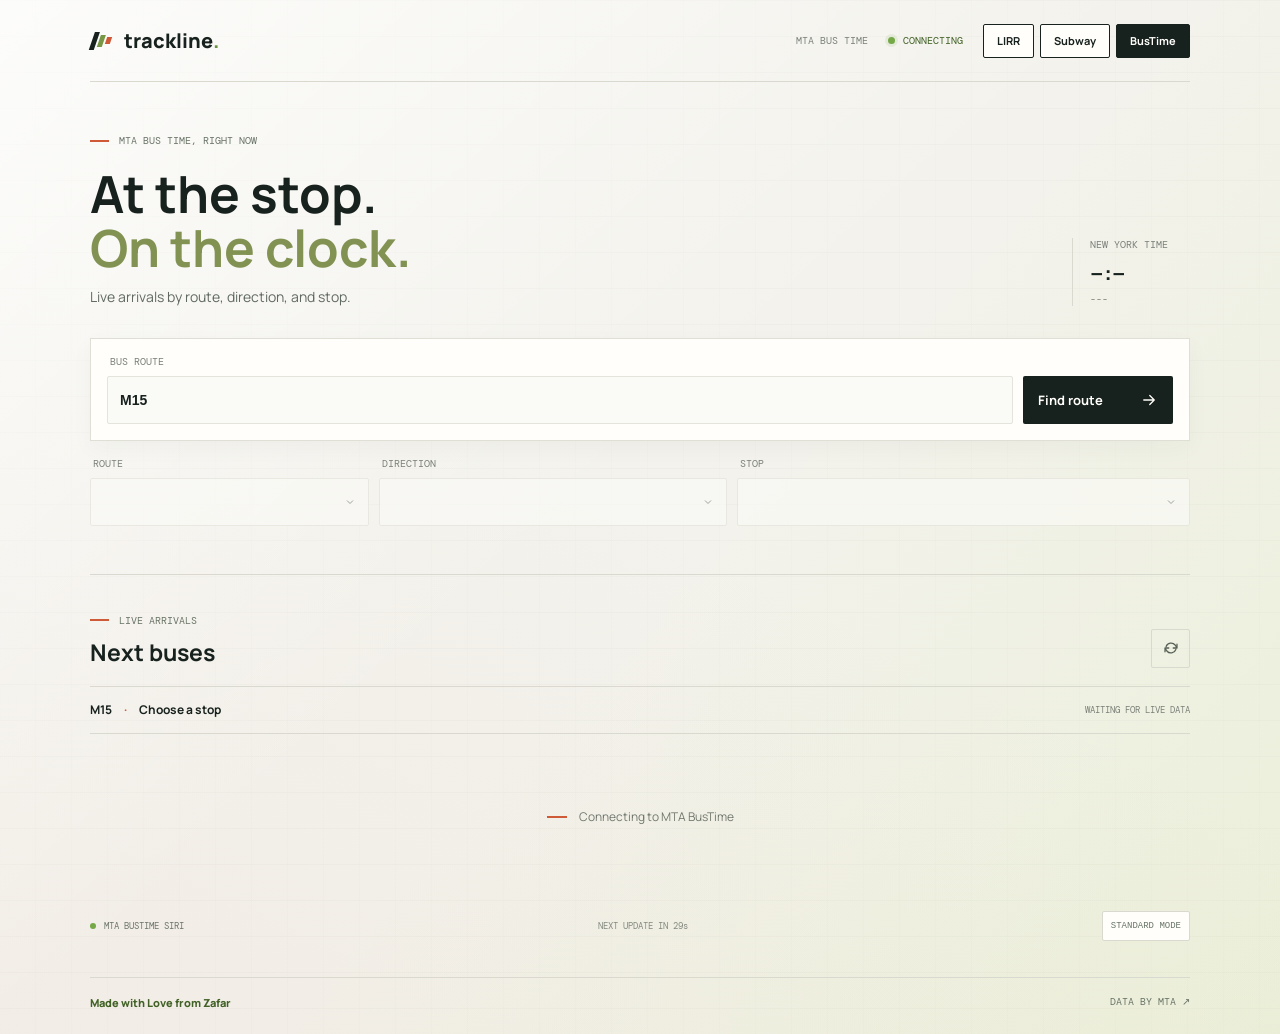
==== commit 97e85555: "fix3" ====
--- a/bustime.html
+++ b/bustime.html
@@ -97,7 +97,7 @@
           <div class="board-footer">
             <span class="source-label"><span class="source-dot"></span> MTA BUSTIME SIRI</span>
             <span id="refresh-countdown">NEXT UPDATE IN 30s</span>
-            <button id="board-mode-toggle" class="mode-toggle" type="button" aria-pressed="false">BOARD MODE</button>
+            <button id="theme-toggle" class="mode-toggle" type="button" aria-pressed="false">STANDARD MODE</button>
           </div>
         </section>
       </main>
--- a/style.css
+++ b/style.css
@@ -530,32 +530,85 @@
 .site-footer a { color: #687467; text-decoration: none; }
 .site-footer a:hover { color: var(--ink); }
 
-body.board-mode {
-  --paper: #090909;
-  --ink: #ffe29a;
-  --muted: #d2b66f;
-  --line: #62502a;
-  --green-deep: #ffe29a;
-  --white: #111;
-  background: #090909;
-  color: #ffe29a;
-}
-body.board-mode .app-shell { filter: contrast(1.16); }
-body.board-mode h1 span, body.board-mode .train-name, body.board-mode .departure-time,
-body.board-mode .arrival-time, body.board-mode .board-route { color: #ffe29a; }
-body.board-mode .route-form, body.board-mode .bus-search-form,
-body.board-mode .station-field select, body.board-mode .bus-search-field input,
-body.board-mode .subway-line-select, body.board-mode .departure-row,
-body.board-mode .itinerary-card,
-body.board-mode .favorite-route, body.board-mode .saved-trip,
-body.board-mode .mode-toggle, body.board-mode .retry-button {
-  background-color: #111;
-  color: #ffe29a;
-  border-color: #62502a;
-}
-body.board-mode .transfer-options-heading { color: #ffe29a; }
-body.board-mode .find-button, body.board-mode .network-switch[aria-current="page"] { background: #ffe29a; color: #090909; }
-body.board-mode .status-pill { background: #25200f; color: #ffe29a; }
+body.dark-mode {
+  color-scheme: dark;
+  --paper: #111713;
+  --ink: #e8eee5;
+  --muted: #a8b2a5;
+  --line: #39443b;
+  --green-deep: #b9dc8f;
+  --white: #1b241d;
+  background-color: var(--paper);
+  background-image:
+    linear-gradient(138deg, rgba(255, 255, 255, .025) 0%, transparent 48%),
+    linear-gradient(312deg, rgba(115, 148, 73, .06) 0%, transparent 46%),
+    repeating-linear-gradient(0deg, transparent 0 35px, rgba(232, 238, 229, .012) 35px 36px),
+    repeating-linear-gradient(90deg, transparent 0 35px, rgba(232, 238, 229, .008) 35px 36px);
+}
+body.dark-mode h1 span { color: #b9d493; }
+body.dark-mode .intro-copy, body.dark-mode .swap-button,
+body.dark-mode .departure-relative, body.dark-mode .train-summary,
+body.dark-mode .arrival-label, body.dark-mode .event-label,
+body.dark-mode .train-direction, body.dark-mode .train-id,
+body.dark-mode .site-footer a { color: #a8b2a5; }
+body.dark-mode .route-form, body.dark-mode .bus-search-form {
+  border-color: var(--line);
+  box-shadow: 0 7px 22px #0004;
+}
+body.dark-mode .station-field select, body.dark-mode .bus-search-field input,
+body.dark-mode .subway-search-field input, body.dark-mode .subway-line-select {
+  border-color: #465247;
+  background-color: #151d17;
+  color: var(--ink);
+}
+body.dark-mode .station-field select {
+  background-image: url("data:image/svg+xml,%3Csvg xmlns='http://www.w3.org/2000/svg' width='12' height='12' viewBox='0 0 24 24' fill='none' stroke='%23a8b2a5' stroke-width='2'%3E%3Cpath d='m6 9 6 6 6-6'/%3E%3C/svg%3E");
+}
+body.dark-mode .swap-button:hover, body.dark-mode .icon-button:hover,
+body.dark-mode .saved-trip:hover, body.dark-mode .favorite-route:hover,
+body.dark-mode .mode-toggle:hover, body.dark-mode .retry-button:hover,
+body.dark-mode .station-search-result:hover, body.dark-mode .station-search-result:focus-visible,
+body.dark-mode .station-search-result[aria-selected="true"],
+body.dark-mode .station-shortcut:hover { background: #28332a; }
+body.dark-mode .find-button { background: #b9dc8f; color: #172117; }
+body.dark-mode .find-button:hover { background: #c9e8a0; }
+body.dark-mode .favorite-route[aria-pressed="true"] {
+  border-color: #80713c;
+  background: #302b19;
+  color: #e5d28c;
+}
+body.dark-mode .service-alert {
+  border-color: #806936;
+  background: #302a18;
+  color: #f0d993;
+}
+body.dark-mode .service-alert-critical {
+  border-color: #865248;
+  background: #321f1c;
+  color: #f0b7a9;
+}
+body.dark-mode .service-alert-status { background: #151d17; }
+body.dark-mode .offline-warning {
+  border-color: #865248;
+  background: #321f1c;
+  color: #f0b7a9;
+}
+body.dark-mode .status-pill { background: #293522; color: #c3e29c; }
+body.dark-mode .status-pill.scheduled, body.dark-mode .status-pill.unknown {
+  background: #252d27;
+  color: #c0c9bd;
+}
+body.dark-mode .status-pill.delayed {
+  background: #38231f;
+  color: #f0b7a9;
+}
+body.dark-mode .service-type { background: #293522; color: #c3e29c; }
+body.dark-mode .service-type.express { background: #222c3c; color: #b8d2f5; }
+body.dark-mode .transfer-wait { color: #e2cb83; }
+body.dark-mode .route-error, body.dark-mode .discovery-status { color: #f0b7a9; }
+body.dark-mode .itinerary-stop { border-left-color: #627653; }
+body.dark-mode .site-footer > span { color: #b9dc8f; }
+body.dark-mode .site-footer a:hover { color: var(--ink); }
 
 @keyframes spin { to { transform: rotate(360deg); } }
 @keyframes loading { to { transform: scaleX(1.7); opacity: .45; } }
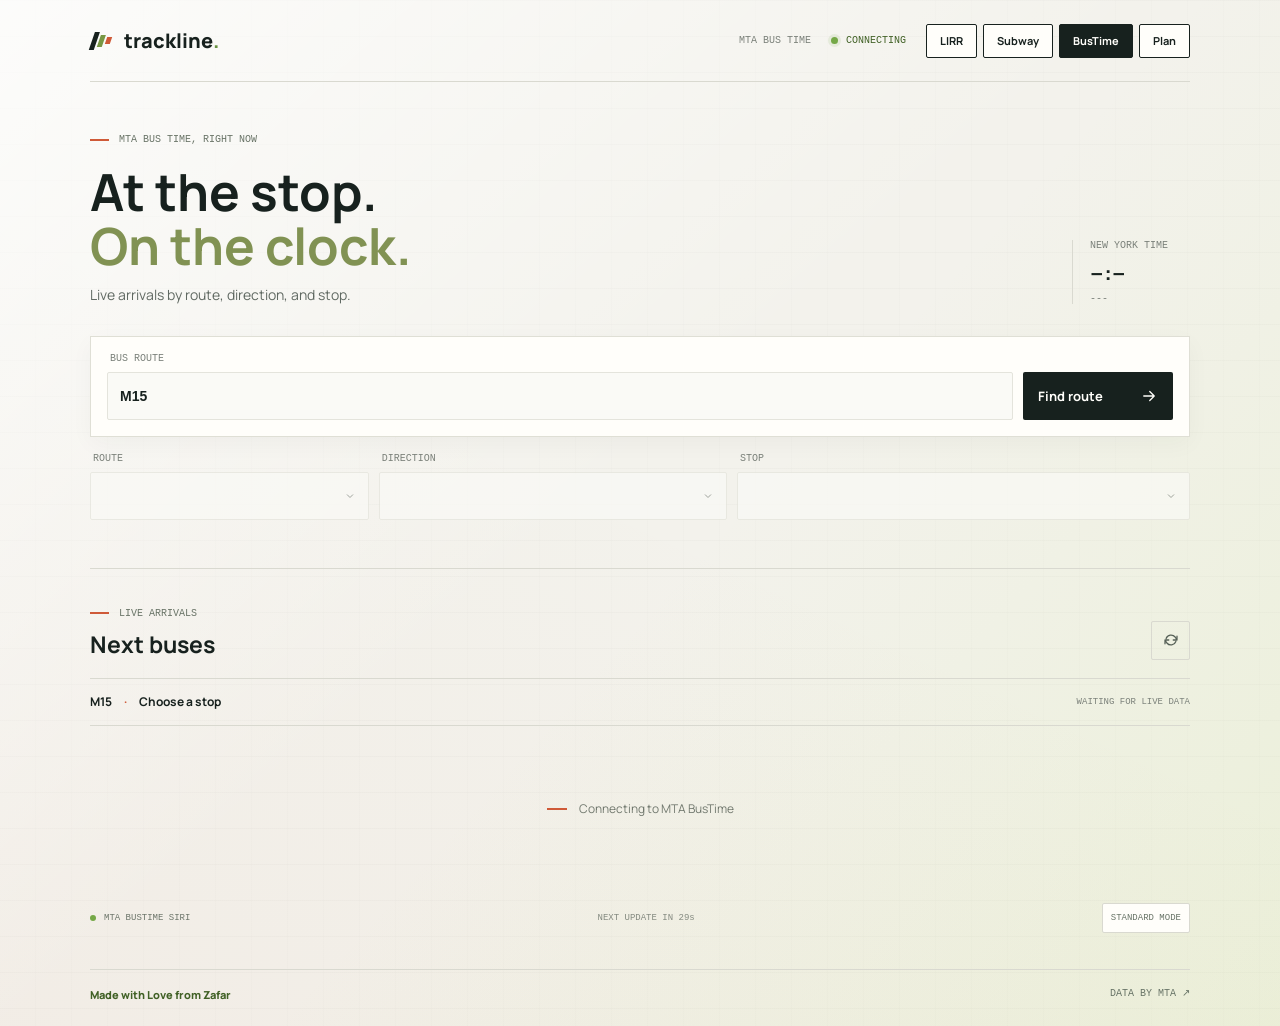
==== commit fc812e57: "Plan added" ====
--- a/bustime.html
+++ b/bustime.html
@@ -26,6 +26,7 @@
             <a class="network-switch" href="index.html">LIRR</a>
             <a class="network-switch" href="subway.html">Subway</a>
             <a class="network-switch" href="bustime.html" aria-current="page">BusTime</a>
+            <a class="network-switch" href="planner.html">Plan</a>
           </nav>
         </div>
       </header>
--- a/style.css
+++ b/style.css
@@ -98,6 +98,7 @@
 .date-label, .updated-label, .board-footer, .arrival-label, .site-footer a {
   font-family: var(--mono);
   font-size: 10px;
+  font-weight: 500;
   letter-spacing: 0;
 }
 
@@ -216,7 +217,7 @@
 .favorite-route[aria-pressed="true"] { border-color: #d4bd63; background: #fff8d9; color: #765e11; }
 .saved-trips { display: flex; flex: 1; flex-wrap: wrap; gap: 8px 14px; }
 .saved-trip-group { display: flex; flex-wrap: wrap; align-items: center; gap: 6px; }
-.saved-trip-label { color: var(--muted); font: 9px var(--mono); }
+.saved-trip-label { color: var(--muted); font: 500 9px var(--mono); }
 .saved-trip { min-height: 30px; padding: 0 8px; color: var(--ink); }
 .saved-trip:hover, .favorite-route:hover, .mode-toggle:hover, .retry-button:hover { background: #f2f4ec; }
 
@@ -259,11 +260,11 @@
   background: var(--white);
   animation: row-in 250ms ease both;
 }
-.transfer-options-heading { margin: 17px 0 7px; color: var(--muted); font: 10px var(--mono); text-transform: uppercase; }
+.transfer-options-heading { margin: 17px 0 7px; color: var(--muted); font: 500 10px var(--mono); text-transform: uppercase; }
 .direct-options-heading { padding-bottom: 2px; }
 .itinerary-heading { display: flex; flex-wrap: wrap; align-items: baseline; justify-content: space-between; gap: 6px 12px; }
 .itinerary-heading strong { font-size: 13px; }
-.itinerary-heading span { color: var(--green-deep); font: 10px var(--mono); }
+.itinerary-heading span { color: var(--green-deep); font: 500 10px var(--mono); }
 .itinerary-timeline { position: relative; display: grid; gap: 0; margin-top: 12px; }
 .itinerary-stop { position: relative; display: grid; grid-template-columns: 78px minmax(0, 1fr); gap: 3px 10px; min-height: 42px; padding-left: 15px; border-left: 1px solid #9eae8b; }
 .itinerary-stop::before { position: absolute; top: 6px; left: -4px; width: 7px; height: 7px; border-radius: 50%; background: #71964a; content: ""; }
@@ -271,20 +272,20 @@
 .itinerary-stop strong { font-size: 12px; }
 .itinerary-stop span { color: var(--muted); font-size: 10px; }
 .itinerary-endpoint::before { background: var(--orange); }
-.transfer-wait { display: flex; align-items: center; min-height: 30px; margin-left: 15px; padding-left: 10px; border-left: 1px dashed #c3a95f; color: #80651c; font: 9px var(--mono); }
+.transfer-wait { display: flex; align-items: center; min-height: 30px; margin-left: 15px; padding-left: 10px; border-left: 1px dashed #c3a95f; color: #80651c; font: 500 9px var(--mono); }
 
 .departure-time-block { display: flex; align-items: baseline; gap: 9px; font-variant-numeric: tabular-nums; }
 .departure-time { font-size: 22px; font-weight: 700; white-space: nowrap; }
-.departure-relative { color: #777e76; font-family: var(--mono); font-size: 10px; }
+.departure-relative { color: #777e76; font-family: var(--mono); font-size: 10px; font-weight: 500; }
 .train-name { font-size: 13px; font-weight: 700; }
 .train-summary { margin-top: 5px; color: #72796f; font-size: 11px; }
 .track-info { display: flex; flex-wrap: wrap; gap: 4px 12px; margin-top: 6px; color: var(--green-deep); font-family: var(--mono); font-size: 10px; font-weight: 700; }
 .track-info[hidden] { display: none; }
 .arrival-block { display: flex; flex-direction: column; gap: 4px; }
-.arrival-label { color: #8b8f86; font-size: 9px; }
+.arrival-label { color: #8b8f86; font-size: 9px; font-weight: 500; }
 .arrival-time { font-size: 14px; font-weight: 600; font-variant-numeric: tabular-nums; }
 .status-block { justify-self: end; }
-.status-pill { display: inline-flex; align-items: center; gap: 6px; min-height: 27px; padding: 0 9px; background: #e7efda; color: var(--green-deep); font-family: var(--mono); font-size: 9px; }
+.status-pill { display: inline-flex; align-items: center; gap: 6px; min-height: 27px; padding: 0 9px; background: #e7efda; color: var(--green-deep); font-family: var(--mono); font-size: 9px; font-weight: 500; }
 .status-pill::before { width: 5px; height: 5px; border-radius: 50%; background: currentColor; content: ""; }
 .status-pill.scheduled { background: #eeeee8; color: #626b60; }
 .status-pill.delayed { background: #f5e5df; color: #a24730; }
@@ -346,7 +347,7 @@
 .station-search-result[aria-selected="true"] { background: #f2f4ec; }
 .station-search-result .line-token { width: 24px; min-width: 24px; height: 24px; padding: 0; font-size: 11px; }
 .station-search-name { font-size: 12px; font-weight: 700; }
-.station-search-lines { margin-left: auto; color: var(--muted); font: 9px var(--mono); }
+.station-search-lines { margin-left: auto; color: var(--muted); font: 500 9px var(--mono); }
 .discovery-status { min-height: 0; color: #a24730; font-size: 11px; }
 .discovery-status:not(:empty) { margin: -7px 0 12px; }
 .line-selector { margin: 16px 0; }
@@ -375,13 +376,13 @@
   border-radius: 2px;
   background: var(--white);
   color: var(--ink);
-  font: 10px var(--mono);
+  font: 500 10px var(--mono);
   cursor: pointer;
 }
 .station-shortcut:hover { background: #f2f4ec; }
 .station-shortcut .shortcut-line { margin-right: 5px; font-weight: 700; }
 .service-alerts { margin: 12px 0 0; }
-.service-alert-heading { margin: 0 0 6px; color: var(--muted); font: 9px var(--mono); letter-spacing: .08em; }
+.service-alert-heading { margin: 0 0 6px; color: var(--muted); font: 500 9px var(--mono); letter-spacing: .08em; }
 .service-alert {
   width: 100%;
   display: block;
@@ -405,9 +406,8 @@
 .refresh-progress { width: 44px; height: 3px; overflow: hidden; background: #deded5; }
 .refresh-progress::after { display: block; width: var(--refresh-progress, 0%); height: 100%; background: #71964a; content: ""; transition: width 250ms linear; }
 .direction-tabs { display: flex; gap: 5px; margin-top: 12px; border-bottom: 1px solid var(--line); }
-.direction-tab { min-height: 38px; padding: 0 12px; border: 0; border-bottom: 2px solid transparent; background: transparent; color: var(--muted); font: 10px var(--mono); cursor: pointer; }
+.direction-tab { min-height: 38px; padding: 0 12px; border: 0; border-bottom: 2px solid transparent; background: transparent; color: var(--muted); font: 500 10px var(--mono); cursor: pointer; }
 .direction-tab[aria-pressed="true"] { border-bottom-color: var(--orange); color: var(--ink); font-weight: 700; }
-.mobile-quick-nav { display: none; }
 .line-token, .train-line-badge {
   width: auto;
   min-width: 27px;
@@ -436,18 +436,18 @@
 .subway-station-field select { height: 64px; }
 .subway-arrival-row { grid-template-columns: 116px minmax(0, 1fr) auto; }
 .subway-arrival-row .departure-time-block { display: flex; flex-direction: column; align-items: flex-start; gap: 3px; }
-.event-label { color: #8b8f86; font-family: var(--mono); font-size: 9px; }
+.event-label { color: #8b8f86; font-family: var(--mono); font-size: 9px; font-weight: 500; }
 .departure-relative { color: #72796f; }
 .departure-relative.urgent { color: #a24730; font-weight: 700; }
 .departure-time { margin-top: 2px; color: #858b81; font-size: 11px; font-weight: 500; }
-.service-type { display: inline-block; padding: 3px 6px; border-radius: 2px; background: #e7efda; color: #416126; font: 9px var(--mono); text-transform: uppercase; }
+.service-type { display: inline-block; padding: 3px 6px; border-radius: 2px; background: #e7efda; color: #416126; font: 500 9px var(--mono); text-transform: uppercase; }
 .service-type.express { background: #e7edf7; color: #284b7c; }
 .service-type[hidden] { display: none; }
 .subway-train-title { display: flex; align-items: center; gap: 10px; }
 .subway-train-title .train-name { font-size: 14px; }
 .subway-arrival-row .train-summary { display: flex; flex-wrap: wrap; align-items: center; gap: 3px 10px; }
 .train-direction { color: #4f5a50; font-size: 12px; font-weight: 600; }
-.train-id { color: #858b81; font-family: var(--mono); font-size: 9px; }
+.train-id { color: #858b81; font-family: var(--mono); font-size: 9px; font-weight: 500; }
 .platform-departure { flex-basis: 100%; color: var(--green-deep); font-size: 10px; }
 .subway-arrival-row .status-block { padding-left: 12px; }
 
@@ -500,7 +500,7 @@
 }
 .bus-arrival-row .train-summary { display: flex; flex-wrap: wrap; align-items: center; gap: 3px 10px; }
 .bus-arrival-row .status-block { padding-left: 12px; }
-.bus-distance { flex-basis: 100%; color: #7b817a; font-size: 10px; }
+.bus-distance { flex-basis: 100%; color: #7b817a; font-size: 10px; font-weight: 500; }
 
 .loading-state, .empty-state, .error-state {
   min-height: 166px;
@@ -521,10 +521,10 @@
 .error-state a { display: inline-block; margin-top: 10px; color: var(--green-deep); font-weight: 700; }
 .retry-button { display: block; min-height: 34px; margin: 14px auto 0; padding: 0 12px; font-size: 11px; }
 
-.board-footer { min-height: 53px; display: flex; align-items: center; justify-content: space-between; gap: 10px; color: #848a80; font-size: 9px; }
+.board-footer { min-height: 53px; display: flex; align-items: center; justify-content: space-between; gap: 10px; color: #848a80; font-size: 9px; font-weight: 500; }
 .source-label { display: inline-flex; align-items: center; gap: 8px; color: #6c756a; }
 .source-dot { width: 6px; height: 6px; }
-.mode-toggle { min-height: 30px; padding: 0 8px; color: #687467; font-size: 9px; }
+.mode-toggle { min-height: 30px; padding: 0 8px; color: #687467; font-size: 9px; font-weight: 500; }
 .site-footer { display: flex; justify-content: space-between; margin-top: 24px; padding: 17px 0 24px; border-top: 1px solid var(--line); color: #858b81; font-size: 10px; }
 .site-footer > span { color: var(--green-deep); font-size: 11px; font-weight: 800; }
 .site-footer a { color: #687467; text-decoration: none; }
@@ -615,13 +615,19 @@
 @keyframes row-in { from { opacity: 0; transform: translateY(5px); } to { opacity: 1; transform: translateY(0); } }
 
 @media (max-width: 700px) {
-  .app-shell { width: min(100% - 36px, 540px); }
-  .topbar { height: 67px; }
-  .topbar-right { gap: 0; }
+  .app-shell { width: min(calc(100% - 32px), 540px); }
+  .topbar {
+    min-height: 67px;
+    flex-wrap: wrap;
+    gap: 9px;
+    padding: 11px 0 10px;
+  }
+  .wordmark { flex: 0 0 auto; }
+  .topbar-right { min-width: 0; flex: 1 0 100%; justify-content: center; gap: 0; }
   .network-label { display: none; }
   .live-indicator { display: none; }
-  .network-nav { gap: 4px; }
-  .network-switch { min-height: 44px; padding: 0 7px; font-size: 10px; }
+  .network-nav { width: 100%; justify-content: center; gap: 6px; }
+  .network-switch { flex: 1; max-width: 118px; min-height: 42px; padding: 0 7px; font-size: 10px; white-space: nowrap; }
   .icon-button { width: 44px; height: 44px; }
   .route-section { padding: 38px 0 34px; }
   .intro-row { flex-direction: column; align-items: stretch; gap: 16px; margin: 19px 0 25px; }
@@ -648,37 +654,19 @@
   .route-shortcuts { gap: 8px; }
   .saved-trips { flex-basis: 100%; }
   .saved-trip-group { width: 100%; }
+  .favorite-route, .saved-trip, .station-shortcut { min-height: 40px; }
   .saved-trip { font-size: 9px; }
   .subway-controls { grid-template-columns: 1fr; gap: 13px; }
   .subway-discovery { grid-template-columns: 1fr; }
   .subway-search-field input { height: 45px; font-size: 16px; }
   .nearest-button { min-width: 0; height: 44px; }
-  .station-search-results { width: 100%; top: 45px; }
+  .station-search-results { top: calc(100% - 54px); width: 100%; max-height: min(270px, 45vh); }
   .line-chips { gap: 9px; }
-  .line-chip { width: 38px; height: 38px; }
+  .line-chip { width: 40px; height: 40px; }
   .subway-shortcuts { align-items: stretch; flex-direction: column; }
   .subway-shortcuts .favorite-route { align-self: flex-start; min-height: 40px; }
-  .direction-tab { flex: 1; padding: 0 4px; font-size: 9px; }
+  .direction-tab { flex: 1; min-height: 44px; padding: 0 4px; font-size: 9px; }
   .refresh-progress { flex: 1; }
-  body.subway-page { padding-bottom: 112px; }
-  .mobile-quick-nav {
-    position: fixed;
-    z-index: 10;
-    right: 0;
-    bottom: 0;
-    left: 0;
-    display: grid;
-    gap: 4px;
-    padding: 7px max(14px, calc((100vw - 540px) / 2)) max(8px, env(safe-area-inset-bottom));
-    border-top: 1px solid var(--line);
-    background: var(--paper);
-    box-shadow: 0 -6px 18px #17211e12;
-  }
-  .mobile-quick-nav .line-chips { gap: 9px; padding: 3px 2px; }
-  .mobile-quick-nav .line-chip { width: 36px; height: 36px; }
-  .mobile-direction-tabs { display: grid; grid-template-columns: 1fr 1fr; }
-  .mobile-direction-tabs .direction-tab { min-height: 34px; border: 1px solid var(--line); }
-  .mobile-direction-tabs .direction-tab[aria-pressed="true"] { border-color: var(--orange); background: #f4e8df; }
   .bus-controls { grid-template-columns: 1fr; gap: 10px; margin-top: 12px; }
   .bus-controls .station-field select { height: 45px; font-size: 16px; }
   .bus-search-form { grid-template-columns: minmax(0, 1fr) 125px; gap: 8px; padding: 12px; }
@@ -695,7 +683,17 @@
   .departure-time-block { display: block; }
   .departure-relative { display: block; margin-top: 4px; }
   .arrival-time { font-size: 13px; }
-  .status-block { grid-column: 2 / -1; justify-self: start; margin: -13px 0 10px; }
+  .departure-details { min-width: 0; overflow-wrap: anywhere; }
+  .track-info {
+    display: grid;
+    grid-template-columns: minmax(0, 1fr);
+    gap: 2px;
+    font-size: 9px;
+    line-height: 1.5;
+  }
+  .track-info span { min-width: 0; max-width: 100%; overflow-wrap: anywhere; }
+  .itinerary-heading strong { min-width: 0; overflow-wrap: anywhere; }
+  .status-block { grid-column: 2 / -1; grid-row: 2; justify-self: start; margin: 5px 0 10px; }
   .subway-arrival-row { grid-template-columns: 90px minmax(0, 1fr); }
   .bus-arrival-row { grid-template-columns: 90px minmax(0, 1fr); }
   .subway-arrival-row .departure-details { min-width: 0; }
@@ -710,6 +708,7 @@
   .bus-arrival-row .status-block { grid-column: 2 / -1; margin: 5px 0 10px; padding-left: 0; }
   .status-pill { min-height: 22px; font-size: 9px; }
   .board-meta { align-items: flex-start; flex-direction: column; justify-content: center; gap: 6px; padding: 8px 0; }
+  .board-route { min-width: 0; flex-wrap: wrap; gap: 6px 10px; }
   .updated-label { font-size: 9px; }
   .board-footer { flex-wrap: wrap; justify-content: space-between; padding: 8px 0; }
   .board-footer .source-label { flex-basis: 100%; }
@@ -745,4 +744,66 @@
 
 @media (prefers-reduced-motion: reduce) {
   *, *::before, *::after { scroll-behavior: auto !important; animation-duration: .01ms !important; animation-iteration-count: 1 !important; transition-duration: .01ms !important; }
+}
+
+/* Multimodal planner */
+.planner-form { display: grid; grid-template-columns: minmax(0, 1fr) 42px minmax(0, 1fr) 145px; align-items: end; gap: 10px; padding: 16px; background: var(--white); border: 1px solid #dfdfd5; box-shadow: 0 7px 22px #28332309; }
+.planner-form input, .planner-form select { width: 100%; height: 48px; border: 1px solid #e4e4dc; border-radius: 2px; background: #fafaf6; color: var(--ink); padding: 0 12px; font-size: 14px; font-weight: 600; }
+.planner-form input:focus-visible { outline: 2px solid #578540; outline-offset: 3px; }
+.planner-input-row { display: flex; gap: 6px; }
+.planner-input-row input { min-width: 0; }
+.locate-button { width: 48px; border: 1px solid var(--line); background: #fafaf6; color: var(--green-deep); font-size: 24px; cursor: pointer; }
+.planner-results { position: absolute; z-index: 20; width: calc(100% - 0px); margin-top: 4px; background: var(--white); border: 1px solid var(--line); box-shadow: 0 8px 20px #17211e20; }
+.planner-form .station-field { position: relative; }
+.planner-results button { display: block; width: 100%; padding: 13px 12px; border: 0; border-bottom: 1px solid var(--line); background: transparent; text-align: left; cursor: pointer; }
+.planner-results button:hover { background: #f1f4e9; }
+.planner-status { min-height: 18px; margin: 10px 2px 0; color: var(--green-deep); font: 10px var(--mono); }
+.planner-form + .planner-status { max-width: 760px; }
+.mobile-location-actions { display: flex; flex-wrap: wrap; gap: 8px; margin-top: 10px; }
+.mobile-location-actions button, .open-maps-button { min-height: 32px; padding: 0 10px; border: 1px solid var(--line); border-radius: 2px; background: var(--white); color: var(--green-deep); font: 10px var(--mono); cursor: pointer; text-decoration: none; }
+.mobile-location-actions button:hover, .open-maps-button:hover { background: #f2f4ec; }
+.planner-actions { display: flex; align-items: center; gap: 8px; }
+.planner-options { display: flex; gap: 16px; margin-top: 14px; }
+.planner-options label { display: grid; gap: 6px; color: var(--muted); font: 10px var(--mono); }
+.planner-options input, .planner-options select { height: 32px; border: 1px solid var(--line); background: var(--white); color: var(--ink); font: 12px var(--mono); padding: 0 8px; }
+.planner-results-layout { display: grid; grid-template-columns: minmax(0, 1fr) minmax(340px, .9fr); gap: 34px; padding: 39px 0 0; }
+.planner-map-wrap { min-width: 0; position: sticky; top: 18px; align-self: start; }
+#planner-map { height: 560px; border: 1px solid var(--line); box-shadow: 0 7px 22px #28332312; }
+.map-legend { display: flex; justify-content: space-between; gap: 10px; padding: 9px 0; color: var(--muted); font: 9px var(--mono); }
+.map-legend i { display: inline-block; width: 18px; border-top: 3px solid #80967e; vertical-align: middle; margin-right: 4px; }
+.map-legend .legend-walk { border-top-style: dashed; }.map-legend .legend-transit { border-top-color: var(--orange); }
+.planner-meta { margin: 18px 0 0; padding: 11px 0; border-top: 1px solid var(--line); border-bottom: 1px solid var(--line); color: var(--muted); font: 10px var(--mono); }
+.planner-empty { display: grid; gap: 8px; margin-top: 18px; padding: 30px 20px; border: 1px dashed var(--line); color: var(--muted); font-size: 13px; }
+.planner-empty strong { color: var(--ink); font-size: 16px; }
+.itinerary-list { margin-top: 12px; }
+.planner-leg { display: grid; grid-template-columns: 42px 1fr; gap: 12px; padding: 18px 0; border-bottom: 1px solid var(--line); }
+.leg-icon { width: 34px; height: 34px; display: grid; place-items: center; border-radius: 50%; background: #e3ecd3; color: var(--green-deep); font-size: 20px; }
+.planner-leg-transit .leg-icon { background: var(--orange); color: white; }
+.leg-heading { display: flex; justify-content: space-between; gap: 10px; font-size: 14px; }
+.leg-heading span, .leg-status { color: var(--muted); font: 10px var(--mono); white-space: nowrap; }
+.leg-stops { margin-top: 6px; color: #59645b; font-size: 12px; }.leg-stops span { color: var(--orange); margin: 0 5px; }
+.leg-status { margin-top: 8px; color: var(--green-deep); white-space: normal; }
+.leaflet-control-attribution { font-size: 8px; }
+
+@media (max-width: 760px) {
+  .planner-page .topbar { position: relative; z-index: 30; }
+  .planner-page .planner-hero { padding: 24px 0 16px; }
+  .planner-page .planner-hero h1, .planner-page .service-clock { display: none; }
+  .planner-page .intro-row { margin: 0 0 16px; }
+  .planner-page .planner-results-layout { position: relative; display: block; padding-top: 0; }
+  .planner-page .planner-map-wrap { position: fixed; inset: 0; z-index: 0; }
+  .planner-page #planner-map { height: 100vh; border: 0; }
+  .planner-page .map-legend { position: absolute; left: 14px; right: 14px; bottom: 18px; z-index: 5; padding: 8px 10px; background: #fffefaee; }
+  .planner-page .planner-main { position: relative; z-index: 10; min-height: 100vh; padding-top: 16px; pointer-events: none; }
+  .planner-page .planner-main > * { pointer-events: auto; }
+  .planner-page .planner-main .departures-heading, .planner-page .planner-main .planner-meta, .planner-page .planner-main .itinerary-list, .planner-page .planner-main .service-alerts { padding-left: 16px; padding-right: 16px; }
+  .planner-page .itinerary-list { max-height: 45vh; overflow: auto; border-radius: 16px 16px 0 0; background: #fffefaee; }
+  .planner-page .planner-hero { position: relative; z-index: 20; background: #f3f2ecf2; border-bottom: 1px solid var(--line); }
+  .planner-page .planner-form { box-shadow: 0 8px 24px #17211e20; border-radius: 12px; }
+  .planner-page .site-footer { display: none; }
+  .planner-form { grid-template-columns: minmax(0, 1fr) 44px; grid-template-areas: "origin swap" "destination swap" "submit submit"; }
+  .planner-form .station-field:first-child { grid-area: origin; }.planner-form .station-field:nth-child(3) { grid-area: destination; }
+  .planner-form .swap-button { grid-area: swap; width: 44px; height: 44px; align-self: center; }.planner-form .find-button { grid-area: submit; }
+  .planner-results-layout { grid-template-columns: 1fr; gap: 20px; }.planner-map-wrap { order: -1; position: static; }
+  #planner-map { height: 310px; }.planner-hero { padding-bottom: 30px; }
 }
